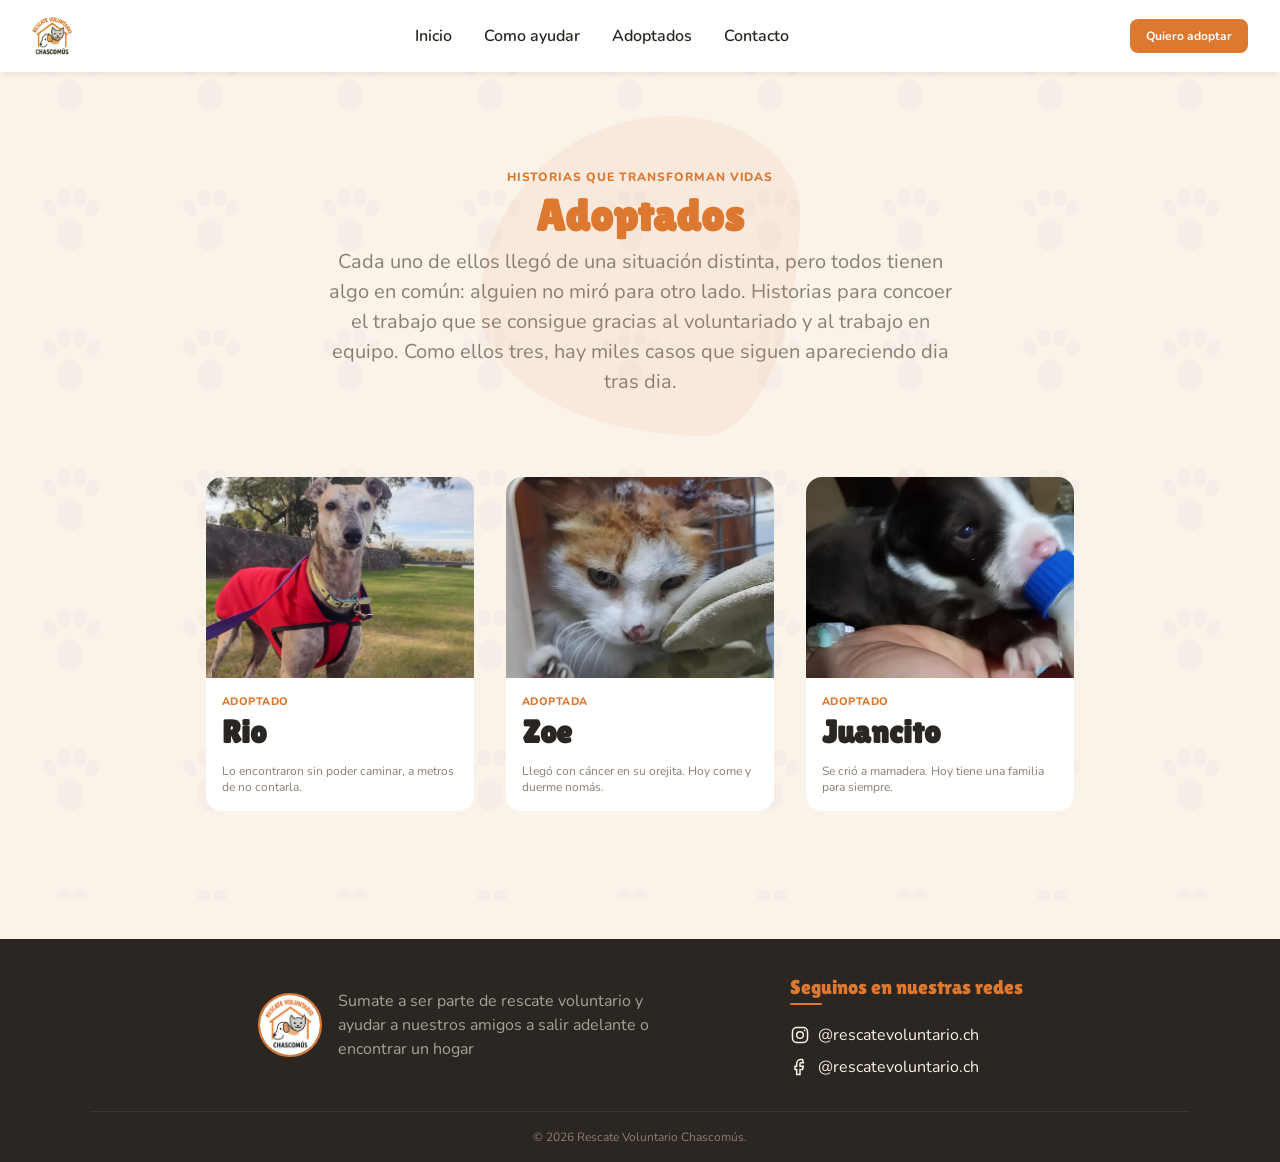
==== historias.html @ 37a2c56e "Add files via upload" ====
<!DOCTYPE html>
<html lang="es">

<head>
    <meta charset="UTF-8">
    <meta name="viewport" content="width=device-width, initial-scale=1.0">
    <link rel="stylesheet" href="style.css">
    <title>Historias | Rescate Voluntario Chascomús</title>
</head>

<body>

    <header class="header">
        <a href="index.html" class="logo">
            <img src="img/logo2.jpg" alt="Logo Rescate Voluntario Chascomús">
        </a>

        <button class="btn-hamburguesa" aria-label="Abrir menú de navegación" aria-expanded="false"
            aria-controls="nav-principal">
            <span></span>
            <span></span>
            <span></span>
        </button>

        <nav class="nav-principal" id="nav-principal">
            <ul>
                <li><a href="index.html#inicio">Inicio</a></li>
                <li><a href="ayudar.html">Como ayudar</a></li>
                <li><a href="historias.html">Adoptados</a></li>
                <li><a href="contacto.html">Contacto</a></li>
            </ul>
        </nav>

        <a href="#adopcion" class="btn-accion btn-accion--desktop" data-abrir-modal="adopcion">Quiero adoptar</a>
    </header>

    <main class="pagina-ayudar">

        <section class="ayudar-intro ayudar-intro--compacta">
            <p class="ayudar-intro__eyebrow">Historias que transforman vidas</p>
            <h1 class="ayudar-intro__titulo"><span class="resaltado">Adoptados</span></h1>
            <p class="ayudar-intro__texto">Cada uno de ellos llegó de una situación distinta, pero todos tienen algo en
                común: alguien no miró para otro lado. Historias para concoer el trabajo que se consigue gracias al voluntariado y al trabajo en equipo. Como ellos tres, hay miles casos que siguen apareciendo dia tras dia.  </p>
        </section>

        <section class="historias__grid">

            <button type="button" class="historia-tarjeta" data-abrir-historia="rio">
                <img class="historia-tarjeta__imagen" src="img/RIO/RioPrincipal.webp" alt="Rio hoy, en un parque">
                <div class="historia-tarjeta__cuerpo">
                    <p class="historia-tarjeta__etiqueta historia-tarjeta__etiqueta--adoptado">Adoptado</p>
                    <h2 class="historia-tarjeta__nombre">Rio</h2>
                    <p class="historia-tarjeta__teaser">Lo encontraron sin poder caminar, a metros de no contarla.</p>
                </div>
            </button>


            <button type="button" class="historia-tarjeta" data-abrir-historia="zoe">
                <img class="historia-tarjeta__imagen" src="img/zoe/zoePrincipal.webp"
                    alt="Zoe hoy, en brazos de su familia">
                <div class="historia-tarjeta__cuerpo">
                    <p class="historia-tarjeta__etiqueta historia-tarjeta__etiqueta--adoptado">Adoptada</p>
                    <h2 class="historia-tarjeta__nombre">Zoe</h2>
                    <p class="historia-tarjeta__teaser">Llegó con cáncer en su orejita. Hoy come y duerme nomás.</p>
                </div>
            </button>

            <button type="button" class="historia-tarjeta" data-abrir-historia="juancito">
                <img class="historia-tarjeta__imagen" src="img/juancito/juancitoPrincpal.webp"
                    alt="Juancito hoy, con su familia">
                <div class="historia-tarjeta__cuerpo">
                    <p class="historia-tarjeta__etiqueta historia-tarjeta__etiqueta--adoptado">Adoptado</p>
                    <h2 class="historia-tarjeta__nombre">Juancito</h2>
                    <p class="historia-tarjeta__teaser">Se crió a mamadera. Hoy tiene una familia para siempre.</p>
                </div>
            </button>

        </section>

    </main>

    <script>/*  MENU HAMGURGUESA */
        const btnHamburguesa = document.querySelector('.btn-hamburguesa');
        const navPrincipal = document.querySelector('.nav-principal');

        btnHamburguesa.addEventListener('click', () => {
            const abierto = navPrincipal.classList.toggle('nav-principal--abierto');
            btnHamburguesa.classList.toggle('btn-hamburguesa--activo');
            btnHamburguesa.setAttribute('aria-expanded', abierto);
        });

        document.querySelectorAll('.nav-principal a').forEach(link => {
            link.addEventListener('click', () => {
                navPrincipal.classList.remove('nav-principal--abierto');
                btnHamburguesa.classList.remove('btn-hamburguesa--activo');
                btnHamburguesa.setAttribute('aria-expanded', 'false');
            });
        });
    </script>

    <footer class="footer">
        <div class="footer__contenido">
            <div class="footer__marca">
                <img src="img/logo3.jpg" alt="Logo Rescate Voluntario Chascomús" class="footer__logo">
                <p>Sumate a ser parte de rescate voluntario y ayudar a nuestros amigos a salir adelante o encontrar un
                    hogar</p>
            </div>

            <div class="footer__redes">
                <h3>Seguinos en nuestras redes</h3>
                <a href="https://instagram.com/rescatevoluntario.ch" target="_blank" rel="noopener noreferrer"
                    class="footer__red">
                    <svg viewBox="0 0 24 24" width="20" height="20" fill="none" stroke="currentColor"
                        stroke-width="1.8">
                        <rect x="3" y="3" width="18" height="18" rx="5" />
                        <circle cx="12" cy="12" r="4" />
                        <circle cx="17.5" cy="6.5" r="1" fill="currentColor" stroke="none" />
                    </svg>
                    <span>@rescatevoluntario.ch</span>
                </a>
                <a href="https://facebook.com/rescatevoluntario.ch" target="_blank" rel="noopener noreferrer"
                    class="footer__red">
                    <svg viewBox="0 0 24 24" width="20" height="20" fill="none" stroke="currentColor"
                        stroke-width="1.8">
                        <path d="M15 3h-2a5 5 0 0 0-5 5v3H6v4h2v6h4v-6h3l1-4h-4V8a1 1 0 0 1 1-1h3z" />
                    </svg>
                    <span>@rescatevoluntario.ch</span>
                </a>
            </div>
        </div>

        <div class="footer__legal">
            <p>&copy; 2026 Rescate Voluntario Chascomús.</p>
        </div>
    </footer>

    <!-- ============ MODAL: RIO ============ -->
    <div class="modal-historia" id="modal-historia-rio" aria-hidden="true">
        <div class="modal-historia__fondo"></div>
        <div class="modal-historia__contenido" role="dialog" aria-modal="true" aria-labelledby="historia-rio-titulo">
            <button type="button" class="modal-historia__cerrar" data-cerrar-historia aria-label="Cerrar historia">
                <svg viewBox="0 0 24 24" width="20" height="20">
                    <path d="M6 6l12 12M18 6L6 18" stroke="currentColor" stroke-width="2" stroke-linecap="round" />
                </svg>
            </button>

            <div class="historia-galeria">
                <div class="historia-galeria__etiqueta">
                    <img src="img/RIO/RioAntes.jpeg" alt="Rio cuando lo encontraron, muy débil">
                    <span class="historia-galeria__marca">Cómo llegó</span>
                </div>
                <div class="historia-galeria__etiqueta">
                    <img src="img/RIO/RIO1.webp" alt="Rio hoy, sano en un parque">
                    <span class="historia-galeria__marca">Hoy</span>
                </div>
            </div>

            <div class="historia-modal__cuerpo">
                <p class="historia-modal__etiqueta historia-modal__etiqueta--adoptado">Adoptado</p>
                <h2 class="historia-modal__nombre" id="historia-rio-titulo">Rio</h2>

                <div class="historia-modal__bloque">
                    <h3>Cómo llegó</h3>
                    <p>Lo encontró una de nuestras voluntarias en la esquina de su casa, frente a la farmacia Pozzi, en
                        Chascomús. Chorreaba sangre de las patas y no podía caminar. Si no lo veía ese día, hoy no lo
                        estaríamos contando.</p>
                </div>

                <div class="historia-modal__bloque">
                    <h3>Hoy</h3>
                    <p>Pasó casi un año en tránsito, por varias casas distintas, hasta que lo adoptó la última persona
                        que lo tuvo — hoy vive con ella y su familia en Buenos Aires.</p>
                </div>
            </div>
        </div>
    </div>

    

    <!-- ============ MODAL: ZOE ============ -->
    <div class="modal-historia" id="modal-historia-zoe" aria-hidden="true">
        <div class="modal-historia__fondo"></div>
        <div class="modal-historia__contenido" role="dialog" aria-modal="true" aria-labelledby="historia-zoe-titulo">
            <button type="button" class="modal-historia__cerrar" data-cerrar-historia aria-label="Cerrar historia">
                <svg viewBox="0 0 24 24" width="20" height="20">
                    <path d="M6 6l12 12M18 6L6 18" stroke="currentColor" stroke-width="2" stroke-linecap="round" />
                </svg>
            </button>

            <div class="historia-galeria">
                <div class="historia-galeria__etiqueta">
                    <img src="img/zoe/antes.jpg" alt="Zoe recién rescatada, con su orejita lastimada">
                    <span class="historia-galeria__marca">Cómo llegó</span>
                </div>
                <div class="historia-galeria__etiqueta">
                    <img src="img/zoe/despues2.jpg" alt="Zoe hoy, ya recuperada">
                    <span class="historia-galeria__marca">Hoy</span>
                </div>
            </div>

            <div class="historia-modal__cuerpo">
                <p class="historia-modal__etiqueta historia-modal__etiqueta--adoptado">Adoptada</p>
                <h2 class="historia-modal__nombre" id="historia-zoe-titulo">Zoe</h2>

                <div class="historia-modal__bloque">
                    <h3>Cómo llegó</h3>
                    <p>Zoe es una gatita que llegó con cáncer. Había que operarle la orejita, que estaba completamente
                        podrida.</p>
                </div>

                <div class="historia-modal__bloque">
                    <h3>Hoy</h3>
                    <p>Está súper bien, con la medicación de por vida que necesita. La adoptó Cintia, una compañera de
                        rescate. Come y duerme nomás 🧡</p>
                </div>
            </div>
        </div>
    </div>

    <!-- ============ MODAL: JUANCITO ============ -->
    <div class="modal-historia" id="modal-historia-juancito" aria-hidden="true">
        <div class="modal-historia__fondo"></div>
        <div class="modal-historia__contenido" role="dialog" aria-modal="true"
            aria-labelledby="historia-juancito-titulo">
            <button type="button" class="modal-historia__cerrar" data-cerrar-historia aria-label="Cerrar historia">
                <svg viewBox="0 0 24 24" width="20" height="20">
                    <path d="M6 6l12 12M18 6L6 18" stroke="currentColor" stroke-width="2" stroke-linecap="round" />
                </svg>
            </button>

            <div class="historia-galeria">
                <div class="historia-galeria__etiqueta">
                    <img src="img/juancito/antes.jpeg" alt="Juancito recién nacido, alimentado a mamadera">
                    <span class="historia-galeria__marca">Cómo llegó</span>
                </div>
                <div class="historia-galeria__etiqueta">
                    <img src="img/juancito/despues.png" alt="Juancito hoy, con su familia">
                    <span class="historia-galeria__marca">Hoy</span>
                </div>
            </div>

            <div class="historia-modal__cuerpo">
                <p class="historia-modal__etiqueta historia-modal__etiqueta--adoptado">Adoptado</p>
                <h2 class="historia-modal__nombre" id="historia-juancito-titulo">Juancito</h2>

                <div class="historia-modal__bloque">
                    <h3>Cómo llegó</h3>
                    <p>Juancito fue encontrado junto a su hermanito a pocos dias de nacer. Sandra los recibió en su casa y asumió el
                        compromiso de darles la mamadera para que puedan salir adelante sin la presencia de la mamá. Su hermano no lo logró, pero Juancito salió adelante.</p>
                </div>

                <div class="historia-modal__bloque">
                    <h3>Hoy</h3>
                    <p>Fue dado en adopcion y hoy ya tiene una familia que lo mima.</p>
                </div>

                <!-- Cuando tengas el video, descomentá este bloque y reemplazá la ruta -->
                <!--
      <div class="historia-video">
        <video controls poster="img/historias/juancito-familia.png">
          <source src="img/historias/juancito-video.mp4" type="video/mp4">
        </video>
      </div>
      -->
            </div>
        </div>
    </div>

    <!-- ============ MODAL: ADOPCIÓN (compartido con el resto del sitio) ============ -->
    <div class="modal-adopcion" id="modal-adopcion" aria-hidden="true">
        <div class="modal-adopcion__fondo" data-cerrar-modal></div>
        <div class="modal-adopcion__contenido" role="dialog" aria-modal="true" aria-labelledby="modal-adopcion-titulo">

            <button type="button" class="modal-adopcion__cerrar" data-cerrar-modal aria-label="Cerrar formulario">
                <svg viewBox="0 0 24 24" width="20" height="20">
                    <path d="M6 6l12 12M18 6L6 18" stroke="currentColor" stroke-width="2" stroke-linecap="round" />
                </svg>
            </button>

            <div id="vista-formulario">
                <div class="form-header">
                    <div class="form-header__logo">
                        <img src="img/logo2.jpg" alt="Logo Rescate Voluntario Chascomús">
                    </div>
                    <h2 id="modal-adopcion-titulo">Cuestionario de pre-adopción responsable</h2>
                    <p>Completá tus datos para que podamos conocerte mejor</p>
                </div>

                <div class="form-progreso">
                    <div class="form-dot form-dot--activo" data-dot="0"></div>
                    <div class="form-dot" data-dot="1"></div>
                    <div class="form-dot" data-dot="2"></div>
                </div>

                <form id="formulario" novalidate>

                    <div class="form-paso form-paso--activo" data-paso="0">
                        <h3>Tus datos</h3>

                        <div class="campo">
                            <label for="nombre">Nombre y apellido</label>
                            <input type="text" id="nombre" name="Nombre y apellido" required>
                        </div>

                        <div class="campo">
                            <label for="direccion">Dirección exacta <span class="ayuda">(con referencias y
                                    localidad)</span></label>
                            <input type="text" id="direccion" name="Dirección" required>
                        </div>

                        <div class="campo">
                            <label for="telefono">Teléfono de contacto</label>
                            <input type="tel" id="telefono" name="Teléfono" required>
                        </div>
                    </div>

                    <div class="form-paso" data-paso="1">
                        <h3>Conocé el hogar</h3>

                        <div class="campo">
                            <label for="motivacion">¿Cuál es tu principal motivación para adoptar en este
                                momento?</label>
                            <textarea id="motivacion" name="Motivación" required></textarea>
                        </div>

                        <fieldset class="campo">
                            <legend>¿El lugar tiene patio cerrado y seguro, sin dar directamente a la calle?</legend>
                            <div class="opciones">
                                <label class="opcion-chip"><input type="radio" name="Patio cerrado y seguro" value="Sí"
                                        required><span>Sí</span></label>
                                <label class="opcion-chip"><input type="radio" name="Patio cerrado y seguro"
                                        value="No"><span>No</span></label>
                            </div>
                        </fieldset>

                        <fieldset class="campo">
                            <legend>¿Vivís en casa o departamento?</legend>
                            <div class="opciones">
                                <label class="opcion-chip"><input type="radio" name="Tipo de vivienda" value="Casa"
                                        required><span>Casa</span></label>
                                <label class="opcion-chip"><input type="radio" name="Tipo de vivienda"
                                        value="Departamento"><span>Departamento</span></label>
                            </div>
                        </fieldset>

                        <fieldset class="campo">
                            <legend>¿Es propiedad propia o alquilada?</legend>
                            <div class="opciones">
                                <label class="opcion-chip"><input type="radio" name="Propiedad" value="Propia"
                                        required><span>Propia</span></label>
                                <label class="opcion-chip"><input type="radio" name="Propiedad"
                                        value="Alquilada"><span>Alquilada</span></label>
                            </div>
                        </fieldset>

                        <fieldset class="campo">
                            <legend>¿Tenés más animales en el hogar?</legend>
                            <div class="opciones">
                                <label class="opcion-chip"><input type="radio" name="Más animales en el hogar"
                                        value="Sí" required><span>Sí</span></label>
                                <label class="opcion-chip"><input type="radio" name="Más animales en el hogar"
                                        value="No"><span>No</span></label>
                            </div>
                            <div class="subcampo" id="detalle-animales">
                                <input type="text" name="Cantidad y estado de los animales"
                                    placeholder="¿Cuántos, y están castrados y vacunados?">
                            </div>
                        </fieldset>

                        <fieldset class="campo">
                            <legend>¿Hubo algún animal enfermo en el hogar?</legend>
                            <div class="opciones">
                                <label class="opcion-chip"><input type="radio" name="Animal enfermo previamente"
                                        value="Sí" required><span>Sí</span></label>
                                <label class="opcion-chip"><input type="radio" name="Animal enfermo previamente"
                                        value="No"><span>No</span></label>
                            </div>
                            <div class="subcampo" id="detalle-enfermo">
                                <input type="text" name="Hace cuánto" placeholder="¿Hace cuánto?">
                            </div>
                        </fieldset>

                        <div class="campo">
                            <label for="quien-vive">¿Con quién vivirá el animal? ¿Pasará mayormente acompañado?</label>
                            <input type="text" id="quien-vive" name="Con quién vivirá" required>
                        </div>

                        <div class="campo">
                            <label for="quien-viaje">¿Con quién quedará en caso de viaje u otro motivo
                                particular?</label>
                            <input type="text" id="quien-viaje" name="Con quién queda en viajes" required>
                        </div>
                    </div>

                    <div class="form-paso" data-paso="2">
                        <h3>Compromisos y cuidado especial</h3>
                        <p style="color:var(--color-texto-suave); margin-top:calc(var(--espacio-xs) * -1);">En caso de
                            adoptar un
                            cachorro, te comprometés a:</p>

                        <label class="compromiso">
                            <input type="checkbox" name="compromiso" required>
                            <p>Realizar el plan sanitario completo (vacunas y desparasitación).</p>
                        </label>

                        <label class="compromiso">
                            <input type="checkbox" name="compromiso" required>
                            <p>Castrarlo a los 6 meses de vida, obligatoriamente.</p>
                        </label>

                        <label class="compromiso">
                            <input type="checkbox" name="compromiso" required>
                            <p>Permitir un seguimiento periódico por parte de la organización.</p>
                        </label>
                    </div>

                    <p class="form-error" id="form-error" role="alert"></p>

                    <div class="form-botones">
                        <button type="button" class="btn-volver" id="btn-volver">Atrás</button>
                        <button type="button" class="btn-siguiente" id="btn-siguiente">Siguiente</button>
                        <button type="submit" class="btn-enviar" id="btn-enviar" style="display:none;"
                            disabled>Enviar</button>
                    </div>
                </form>
            </div>

            <div class="form-confirmacion" id="vista-confirmacion">
                <div class="confirmacion-icono">
                    <svg viewBox="0 0 24 24">
                        <circle cx="7" cy="8" r="2.6" />
                        <circle cx="12" cy="5.5" r="2.6" />
                        <circle cx="17" cy="8" r="2.6" />
                        <path
                            d="M12 13c-3.3 0-6.5 1.9-6.5 4.4C5.5 19.4 7.6 20 12 20s6.5-.6 6.5-2.6C18.5 14.9 15.3 13 12 13Z" />
                    </svg>
                </div>
                <h3>Formulario completado</h3>
                <p>Gracias por enviar el formulario. Pronto nos estaremos comunicando con vos.</p>
                <button type="button" class="btn-accion" id="btn-volver-inicio">Volver al inicio</button>
            </div>

        </div>
    </div>

    <script src="formulario.js"></script>
    <script src="historias.js"></script>

</body>

</html>
---- style.css ----
/* ============================================
   IMPORTS
   ============================================ */

@import url('https://fonts.googleapis.com/css2?family=Lilita+One&family=Nunito:wght@400;600;700;800&display=swap');

/* ============================================
   VARIABLES DE DISEÑO 
   ============================================ */
:root {
  /* --- Colores --- */
  --color-accion: #DD7831;
  --color-apoyo: #A8A296;
  --color-fondo: #FAF3EA;
  --color-texto: #2B2622;
  --color-texto-suave: #8A7F73;
  --color-superficie: #FFFFFF;
  --color-superficie: #FFFFFF;

  /* --- Tipografía: familias --- */
  --fuente-titulos: 'Lilita One', cursive;
  --fuente-texto: 'Nunito', sans-serif;

  /* --- Tipografía: tamaños --- */
  --texto-pequeno: 0.75rem;
  --texto-base: 1rem;
  --texto-grande: 1.25rem;
  --texto-display: 2rem;

  /* --- Espaciado --- */
  --espacio-xs: 0.25rem;
  --espacio-sm: 0.5rem;
  --espacio-md: 1rem;
  --espacio-lg: 2rem;
}

/* ============================================
   RESET BÁSICO
   ============================================ */
*,
*::before,
*::after {
  margin: 0;
  padding: 0;
  box-sizing: border-box;
}

html {
  scroll-behavior: smooth;
}

html,
body {
  overflow-x: hidden;
  width: 100%;
  max-width: 100%;
}



body {
  display: grid;
  grid-template-columns: repeat(12, 1fr);
  grid-template-rows: auto 1fr auto;
  /* header / main / footer */
  min-height: 100vh;
  gap: var(--espacio-lg);
  font-family: var(--fuente-texto);
  font-size: var(--texto-base);
  color: var(--color-texto);
  background-color: var(--color-fondo);
  line-height: 1.5;




  background-color: var(--color-fondo);
  background-image: url("data:image/svg+xml,%3Csvg xmlns='http://www.w3.org/2000/svg' width='140' height='140'%3E%3Cg fill='%238A7F73' fill-opacity='0.04'%3E%3Cellipse cx='70' cy='95' rx='13' ry='16'/%3E%3Cellipse cx='50' cy='68' rx='6.5' ry='9' transform='rotate(-18 50 68)'/%3E%3Cellipse cx='64' cy='58' rx='6.5' ry='9' transform='rotate(-6 64 58)'/%3E%3Cellipse cx='80' cy='58' rx='6.5' ry='9' transform='rotate(6 80 58)'/%3E%3Cellipse cx='93' cy='68' rx='6.5' ry='9' transform='rotate(18 93 68)'/%3E%3C/g%3E%3C/svg%3E");
  background-attachment: fixed;


}



h1,
h2,
h3,
h4,
h5,
h6 {
  font-family: var(--fuente-titulos);
  line-height: 1.2;
}

img {
  max-width: 100%;
  display: block;
}

a {
  color: inherit;
  text-decoration: none;
}

ul {
  list-style: none;
}

button {
  font-family: inherit;
  cursor: pointer;
}


/* ============================================
   HEADER
 ============================================ */

.header {
  grid-column: 1 / -1;
  display: flex;
  align-items: center;
  justify-content: space-between;
  padding: var(--espacio-md) var(--espacio-lg);
  background-color: var(--color-superficie);
  box-shadow: 0 4px 6px -1px rgba(0, 0, 0, 0.05), 0 2px 4px -1px rgba(0, 0, 0, 0.03);
  position: sticky;
  top: 0;
  z-index: 1000;
}

.logo img {
  height: 40px;
}

.nav-principal ul {
  display: flex;
  gap: var(--espacio-lg);
}

.nav-principal a {
  font-weight: 600;
  color: var(--color-texto);
  transition: color 0.2s ease;
}

.nav-principal a:hover,
.nav-principal a:focus-visible {
  color: var(--color-accion);
}

.btn-accion {
  background-color: var(--color-accion);
  color: var(--color-superficie);
  padding: var(--espacio-sm) var(--espacio-md);
  border-radius: 8px;
  font-weight: 700;
  font-size: var(--texto-pequeno);
}

.btn-accion:hover {
  filter: brightness(0.9);
}

/* MENU HAMGURGUESA */
.btn-hamburguesa {
  display: none;
  flex-direction: column;
  justify-content: center;
  gap: 5px;
  width: 32px;
  height: 32px;
  background: none;
  border: none;
  padding: 0;
}

.btn-hamburguesa span {
  display: block;
  width: 100%;
  height: 3px;
  background-color: var(--color-texto);
  border-radius: 2px;
  transition: transform 0.3s ease, opacity 0.3s ease;
}

.btn-hamburguesa--activo span:nth-child(1) {
  transform: translateY(8px) rotate(45deg);
}

.btn-hamburguesa--activo span:nth-child(2) {
  opacity: 0;
}

.btn-hamburguesa--activo span:nth-child(3) {
  transform: translateY(-8px) rotate(-45deg);
}


/* ============================================
   RESPONSIVE
   ============================================ */

@media (max-width: 1024px) {

  .btn-hamburguesa {
    display: flex;
  }

  .nav-principal {
    position: absolute;
    top: 100%;
    left: 0;
    right: 0;
    width: 100%;
    max-height: 80vh;
    overflow-y: auto;
    background-color: var(--color-superficie);
    box-shadow: 0 12px 24px rgba(0, 0, 0, 0.12);
    padding: var(--espacio-lg);
    transform: translateY(-12px);
    opacity: 0;
    pointer-events: none;
    transition: transform 0.25s ease, opacity 0.25s ease;
    z-index: 999;
  }

  .nav-principal--abierto {
    transform: translateY(0);
    opacity: 1;
    pointer-events: auto;
  }

  .nav-principal ul {
    flex-direction: column;
    gap: var(--espacio-md);
    margin-top: 0;
  }

  .btn-accion--desktop {
    display: none;
  }

  .formulario-contacto {
    grid-column: 1 / -1;
  }
}

@media (max-width: 768px) {

  :root {
    --texto-display: 1.5rem;
    --texto-grande: 1.1rem;
  }

  .header {
    padding: var(--espacio-sm) var(--espacio-md);
  }

  main {
    gap: var(--espacio-md);
    padding-inline: var(--espacio-md);
  }

  .seccion-ayudar {
    grid-template-columns: 1fr;
  }

  .item-historia {
    flex: 0 0 240px;
  }

  .carrusel-flecha {
    display: none;
  }

  .carrusel-wrapper {
    gap: 0;
  }
}


/* ============================================
   MAIN
 ============================================ */

/* ============================================
   GRID
   ============================================ */

body {
  display: grid;
  grid-template-columns: repeat(12, 1fr);
  gap: var(--espacio-lg);
}

.header,
main,
.footer {
  grid-column: 1 / -1;
}

main {
  display: grid;
  grid-template-columns: repeat(12, 1fr);
  gap: var(--espacio-lg);
  padding-inline: var(--espacio-lg);
  max-width: 1400px;
  margin-inline: auto;
  min-height: 100%;
  /* antes: height: 100% */
}


.hero,
.seccion-ayudar,
.seccion-adoptados {
  grid-column: 1 / -1;
}

.formulario-contacto {
  grid-column: 4 / 10;
}

/* ============================================
   HERO
   ============================================ */


.visualmente-oculto {
  position: absolute;
  width: 1px;
  height: 1px;
  padding: 0;
  margin: -1px;
  overflow: hidden;
  clip: rect(0, 0, 0, 0);
  white-space: nowrap;
  border: 0;
}


.hero {
  display: grid;
  grid-template-columns: minmax(0, 5fr) minmax(0, 7fr);
  align-items: center;
  gap: var(--espacio-lg);
  min-height: 100%;
  /* antes: height: 100% */
  padding: var(--espacio-lg) 0;

}

.hero__contenido {
  display: flex;
  flex-direction: column;
  gap: var(--espacio-lg);
  min-width: 0;
}




.hero__slides {
  position: relative;
  display: grid;
  min-width: 0;
}

.hero__slide {
  grid-area: 1 / 1;
  display: flex;
  flex-direction: column;
  align-items: flex-start;
  gap: var(--espacio-md);
  opacity: 0;
  pointer-events: none;
  transform: translateY(10px);
  transition: opacity .6s ease, transform .6s ease;
  min-width: 0;
}

.hero__slide--activa {
  opacity: 1;
  pointer-events: auto;
  transform: translateY(0);
}

.hero__eyebrow {
  font-weight: 800;
  font-size: var(--texto-pequeno);
  letter-spacing: 0.08em;
  text-transform: uppercase;
  color: var(--color-accion);
}

.hero__titulo {
  font-size: 2.75rem;
  color: var(--color-texto);
}

.hero__texto {
  color: var(--color-texto-suave);
  font-size: var(--texto-grande);
  max-width: 42ch;
}

/* --- Controles (dots + pausa) --- */
.hero__controles {
  display: flex;
  align-items: center;
  justify-content: space-between;
  gap: var(--espacio-lg);
  margin-top: var(--espacio-sm);
  padding-top: var(--espacio-sm);
  border-top: 1px solid rgba(138, 127, 115, 0.2);
}

.hero__dots {
  display: flex;
  align-items: center;
  gap: var(--espacio-sm);
}

.hero__dot {
  width: 10px;
  height: 10px;
  border-radius: 50%;
  border: none;
  background-color: var(--color-apoyo);
  padding: 0;
  transition: background-color .3s ease, width .3s ease, border-radius .3s ease;
}

.hero__dot--activo {
  background-color: var(--color-accion);
  width: 26px;
  border-radius: 5px;
}

.hero__pausa {
  width: 36px;
  height: 36px;
  border-radius: 50%;
  border: 2px solid var(--color-apoyo);
  background: transparent;
  color: var(--color-texto-suave);
  font-size: 0.7rem;
  display: flex;
  align-items: center;
  justify-content: center;
  transition: border-color .2s ease, color .2s ease;
}

.hero__pausa:hover,
.hero__pausa:focus-visible {
  border-color: var(--color-accion);
  color: var(--color-accion);
}

.hero__visual {
  position: relative;
  aspect-ratio: 4 / 3;
  border-radius: 32px;
  overflow: hidden;
  background: linear-gradient(155deg, var(--color-accion), #F3A868);
  isolation: isolate;
}

.hero__imagenes {
  position: absolute;
  inset: 0;
}

.hero__imagen {
  position: absolute;
  inset: 0;
  width: 100%;
  height: 100%;
  object-fit: cover;
  opacity: 0;
  transition: opacity .9s ease;
}

.hero__imagen--activa {
  opacity: 1;
}

.hero__visual::after {
  content: "";
  position: absolute;
  inset: 0;
  background: linear-gradient(to top, rgba(43, 38, 34, 0.6), transparent 48%);
  z-index: 1;
  pointer-events: none;
}

.hero__chip {
  position: absolute;
  left: var(--espacio-md);
  bottom: var(--espacio-md);
  z-index: 2;
  display: flex;
  align-items: center;
  gap: var(--espacio-xs);
  background-color: var(--color-superficie);
  color: var(--color-texto);
  padding: var(--espacio-sm) var(--espacio-md);
  border-radius: 999px;
  font-weight: 800;
  font-size: var(--texto-pequeno);
  box-shadow: 0 4px 10px rgba(0, 0, 0, 0.18);
}

.hero__chip svg {
  width: 16px;
  height: 16px;
  fill: var(--color-accion);
  flex-shrink: 0;
}





@keyframes huella-paso {

  0%,
  100% {
    opacity: 0;
    transform: scale(0.5);
  }

  8%,
  55% {
    opacity: 1;
    transform: scale(1);
  }

  72% {
    opacity: 0;
    transform: scale(1.08);
  }
}

@media (prefers-reduced-motion: reduce) {
  .huella svg {
    animation: none;
    opacity: 0.9;
  }

  .hero__slide,
  .hero__imagen {
    transition: none;
  }
}

@media (max-width: 1024px) {
  .hero {
    grid-template-columns: minmax(0, 1fr);
  }

  .hero__visual {
    order: -1;
    aspect-ratio: 16 / 11;
  }

  .hero__slides {
    min-height: 260px;
  }

  main {
    grid-template-columns: 1fr;
  }
}

@media (max-width: 768px) {
  .hero__titulo {
    font-size: 2rem;
  }

  .hero__texto {
    font-size: var(--texto-base);
  }

  .hero__slides {
    min-height: 230px;
  }

}



/* ============================================
   AYUDAR: ADOPCION, TRANSITO Y DONACIONES
   ============================================ */


.ayudar-intro__titulo {
  position: relative;
  z-index: 1;
}

.ayudar-intro__titulo .resaltado {
  color: var(--color-accion);
}

.ayudar-intro {
  position: relative;
  padding-top: var(--espacio-lg);
  overflow: visible;
  padding-bottom: var(--espacio-lg);
}


.ayudar-intro--compacta::before {
  width: 200px;
  height: 200px;
  top: 10px;
}



.ayudar-intro::before {
  content: "";
  position: absolute;
  top: -20px;
  left: 50%;
  transform: translateX(-50%);
  width: 320px;
  height: 320px;
  background: var(--color-accion);
  opacity: 0.08;
  border-radius: 60% 40% 30% 70% / 60% 30% 70% 40%;
  z-index: 0;
  pointer-events: none; /* ← agregá esta línea */
}
.seccion-ayudar {
  padding: var(--espacio-lg) 0;
  display: grid;
  grid-template-columns: repeat(auto-fit, minmax(280px, 1fr));
  gap: var(--espacio-lg);
}

.seccion-ayudar h2 {
  grid-column: 1 / -1;
  /* el título ocupa todo el ancho, arriba de las tarjetas */
  font-size: var(--texto-display);
  margin-bottom: var(--espacio-md);
}

.tarjeta {
  background-color: var(--color-superficie);
  border-radius: 12px;
  padding: var(--espacio-lg);
  display: flex;
  flex-direction: column;
  gap: var(--espacio-sm);
}

.tarjeta h3 {
  font-size: var(--texto-grande);
  color: var(--color-accion);
}

.btn-secundario {
  align-self: flex-start;
  margin-top: auto;
  color: var(--color-apoyo);
  font-weight: 600;
  border: 2px solid var(--color-apoyo);
  padding: var(--espacio-xs) var(--espacio-md);
  border-radius: 8px;
}

.btn-secundario:hover {
  background-color: var(--color-apoyo);
  color: var(--color-superficie);
}



/* ============================================
   FORMULARIO DE CONTACTO
   ============================================ */

.formulario-contacto {
  padding: var(--espacio-lg) 0;
}

.formulario-contacto h2 {
  font-size: var(--texto-display);
  text-align: center;
  margin-bottom: var(--espacio-xs);
}

.formulario-contacto>p {
  text-align: center;
  color: var(--color-texto-suave);
  margin-bottom: var(--espacio-lg);
}

.form-contacto {
  display: flex;
  flex-direction: column;
  gap: var(--espacio-md);
}

.campo-texto {
  display: flex;
  flex-direction: column;
  gap: var(--espacio-xs);
}

.campo-texto label {
  font-weight: 600;
  font-size: var(--texto-pequeno);
  color: var(--color-texto);
}

.campo-texto input,
.campo-texto select,
.campo-texto textarea {
  font-family: var(--fuente-texto);
  font-size: var(--texto-base);
  color: var(--color-texto);
  background-color: var(--color-superficie);
  border: 2px solid var(--color-apoyo);
  border-radius: 8px;
  padding: var(--espacio-sm) var(--espacio-md);
}

.campo-texto textarea {
  resize: vertical;
  /* deja crecer verticalmente, no horizontalmente */
  min-height: 100px;
}

.campo-texto input:focus,
.campo-texto select:focus,
.campo-texto textarea:focus {
  outline: none;
  border-color: var(--color-accion);
}

.form-contacto .btn-accion {
  align-self: center;
  border: none;
  margin-top: var(--espacio-sm);
}

.contacto__redes {
  display: flex;
  justify-content: center;
  gap: var(--espacio-md);
  flex-wrap: wrap;
  margin-bottom: var(--espacio-lg);
}

.contacto__red {
  display: flex;
  align-items: center;
  gap: var(--espacio-xs);
  color: var(--color-texto);
  font-weight: 600;
  font-size: var(--texto-pequeno);
  border: 2px solid var(--color-apoyo);
  padding: var(--espacio-xs) var(--espacio-md);
  border-radius: 999px;
  transition: border-color .2s ease, color .2s ease;
}

.contacto__red svg {
  flex-shrink: 0;
}

.contacto__red:hover {
  border-color: var(--color-accion);
  color: var(--color-accion);
}

.contacto__confirmacion {
  display: none;
  text-align: center;
  padding: var(--espacio-lg) 0;
  color: var(--color-texto-suave);
  animation: aparecer .5s ease;
}

.contacto__confirmacion--visible {
  display: block;
}


/* ============================================
   FOOTER
   ============================================ */

.footer {
  background: var(--color-texto);
  color: var(--color-fondo);
  padding: var(--espacio-lg) var(--espacio-md) var(--espacio-md);
  font-family: var(--fuente-texto);
}

.footer__contenido {
  max-width: 1100px;
  margin: 0 auto;
  display: flex;
  flex-wrap: wrap;
  justify-content: center;
  gap: 7rem;
}

.footer__marca {
  display: flex;
  align-items: flex-start;
  align-items: center;
  gap: var(--espacio-md);
  max-width: 420px;
}

.footer__logo {
  width: 64px;
  height: 64px;
  border-radius: 50%;
  object-fit: cover;
  border: 2px solid var(--color-accion);
  flex-shrink: 0;
}

.footer__marca p {
  font-size: var(--texto-base);
  line-height: 1.5;
  color: var(--color-apoyo);
  margin: 0;
}

.footer__redes h3 {
  font-family: var(--fuente-titulos);
  color: var(--color-accion);
  font-size: var(--texto-grande);
  font-weight: normal;
  margin: 0 0 var(--espacio-md);
  position: relative;
  display: inline-block;
}

.footer__redes h3::after {
  content: "";
  position: absolute;
  left: 0;
  bottom: -6px;
  width: 32px;
  height: 2px;
  background: var(--color-accion);
  border-radius: 2px;
}

.footer__redes {
  display: flex;
  flex-direction: column;
  gap: var(--espacio-sm);
  margin-top: var(--espacio-xs);
}

.footer__red {
  display: flex;
  align-items: center;
  gap: var(--espacio-sm);
  color: var(--color-fondo);
  text-decoration: none;
  font-size: var(--texto-base);
  transition: color 0.2s ease;
}

.footer__red:hover {
  color: var(--color-accion);
}

.footer__red svg {
  flex-shrink: 0;
}

.footer__legal {
  max-width: 1100px;
  margin: var(--espacio-lg) auto 0;
  padding-top: var(--espacio-md);
  border-top: 1px solid rgba(255, 255, 255, 0.08);
  text-align: center;
}

.footer__legal p {
  margin: 0;
  font-size: var(--texto-pequeno);
  color: var(--color-texto-suave);
}

@media (max-width: 640px) {
  .footer__contenido {
    flex-direction: column;
    gap: var(--espacio-lg);
    align-items: center;
  }

  .footer__marca {
    flex-direction: column;
    align-items: center;
    text-align: center;
  }

  .footer__redes {
    align-items: center;
    text-align: center;
  }

  .footer__redes h3::after {
    left: 50%;
    transform: translateX(-50%);
  }

  .footer__legal {
    text-align: center;
  }
}

/* ============================================
   MODAL DE ADOPCIÓN (formulario de pre-adopción)
   ============================================ */

.modal-adopcion {
  position: fixed;
  inset: 0;
  z-index: 2000;
  display: none;
  align-items: center;
  justify-content: center;
  padding: var(--espacio-md);
}

.modal-adopcion--visible {
  display: flex;
}

.modal-adopcion__fondo {
  position: absolute;
  inset: 0;
  background: rgba(43, 38, 34, 0.55);
}

.modal-adopcion__contenido {
  position: relative;
  background: var(--color-superficie);
  border-radius: 20px;
  padding: var(--espacio-lg);
  max-width: 640px;
  width: 100%;
  max-height: 90vh;
  overflow-y: auto;
  box-shadow: 0 20px 50px rgba(0, 0, 0, 0.25);
  animation: modal-aparecer .3s ease;
}

@keyframes modal-aparecer {
  from {
    opacity: 0;
    transform: translateY(12px) scale(0.98);
  }

  to {
    opacity: 1;
    transform: translateY(0) scale(1);
  }
}

.modal-adopcion__cerrar {
  position: absolute;
  top: var(--espacio-md);
  right: var(--espacio-md);
  width: 32px;
  height: 32px;
  border-radius: 50%;
  border: none;
  background: var(--color-fondo);
  color: var(--color-texto-suave);
  display: flex;
  align-items: center;
  justify-content: center;
  transition: background-color .2s ease, color .2s ease;
}

.modal-adopcion__cerrar:hover {
  background-color: var(--color-accion);
  color: var(--color-superficie);
}

@media (prefers-reduced-motion: reduce) {
  .modal-adopcion__contenido {
    animation: none;
  }
}

/* --- Formulario: header --- */

.form-header {
  text-align: center;
  margin-bottom: var(--espacio-lg);
}

.form-header__logo {
  width: 100px;
  height: 100px;
  margin: 0 auto var(--espacio-sm);
}

.form-header__logo img {
  width: 100%;
  height: 100%;
  object-fit: contain;
}

.form-header h1 {
  font-size: 1.6rem;
  color: var(--color-texto);
}

.form-header p {
  color: var(--color-texto-suave);
  font-size: var(--texto-base);
  margin-top: var(--espacio-xs);
}

/* --- Formulario: progreso --- */

.form-progreso {
  display: flex;
  align-items: center;
  justify-content: center;
  gap: var(--espacio-sm);
  margin-bottom: var(--espacio-lg);
}

.form-dot {
  width: 10px;
  height: 10px;
  border-radius: 50%;
  background-color: var(--color-apoyo);
  transition: background-color .3s ease, width .3s ease, border-radius .3s ease;
}

.form-dot--activo {
  background-color: var(--color-accion);
  width: 26px;
  border-radius: 5px;
}

.form-dot--hecho {
  background-color: var(--color-accion);
  opacity: 0.5;
}

/* --- Formulario: pasos --- */

.form-paso {
  display: none;
  flex-direction: column;
  gap: var(--espacio-md);
  animation: aparecer .4s ease;
}

.form-paso--activo {
  display: flex;
}

@keyframes aparecer {
  from {
    opacity: 0;
    transform: translateY(8px);
  }

  to {
    opacity: 1;
    transform: translateY(0);
  }
}

.form-paso h2 {
  font-size: var(--texto-grande);
  color: var(--color-accion);
  margin-bottom: var(--espacio-xs);
}

.campo {
  display: flex;
  flex-direction: column;
  gap: var(--espacio-xs);
}

.campo label {
  font-weight: 700;
  font-size: var(--texto-pequeno);
  color: var(--color-texto);
}

.campo .ayuda {
  font-weight: 400;
  color: var(--color-texto-suave);
  font-size: var(--texto-pequeno);
}

.campo input[type="text"],
.campo input[type="tel"],
.campo textarea {
  font-family: var(--fuente-texto);
  font-size: var(--texto-base);
  color: var(--color-texto);
  background-color: var(--color-fondo);
  border: 2px solid var(--color-apoyo);
  border-radius: 10px;
  padding: var(--espacio-sm) var(--espacio-md);
  transition: border-color .2s ease;
}

.campo input:focus,
.campo textarea:focus {
  outline: none;
  border-color: var(--color-accion);
}

.campo textarea {
  resize: vertical;
  min-height: 70px;
}

.opciones {
  display: flex;
  gap: var(--espacio-sm);
  flex-wrap: wrap;
}

.opcion-chip {
  position: relative;
}

.opcion-chip input {
  position: absolute;
  opacity: 0;
  inset: 0;
  cursor: pointer;
}

.opcion-chip span {
  display: inline-block;
  padding: var(--espacio-sm) var(--espacio-md);
  border-radius: 999px;
  border: 2px solid var(--color-apoyo);
  color: var(--color-texto-suave);
  font-weight: 700;
  font-size: var(--texto-pequeno);
  transition: all .2s ease;
}

.opcion-chip input:checked+span {
  background-color: var(--color-accion);
  border-color: var(--color-accion);
  color: var(--color-superficie);
}

.opcion-chip input:focus-visible+span {
  box-shadow: 0 0 0 3px rgba(221, 120, 49, 0.3);
}

.subcampo {
  display: none;
  padding-left: var(--espacio-md);
  border-left: 3px solid var(--color-apoyo);
}

.subcampo--visible {
  display: flex;
  flex-direction: column;
  gap: var(--espacio-sm);
}

.compromiso {
  display: flex;
  align-items: flex-start;
  gap: var(--espacio-sm);
  background-color: var(--color-fondo);
  border-radius: 12px;
  padding: var(--espacio-md);
}

.compromiso input {
  margin-top: 4px;
  accent-color: var(--color-accion);
  width: 18px;
  height: 18px;
  flex-shrink: 0;
}

.compromiso p {
  margin: 0;
  color: var(--color-texto);
  font-size: var(--texto-base);
}

.form-error {
  color: #B3401F;
  font-size: var(--texto-pequeno);
  font-weight: 700;
  min-height: 1.2em;
}

.form-botones {
  display: flex;
  justify-content: space-between;
  align-items: center;
  margin-top: var(--espacio-md);
}

.btn-volver {
  color: var(--color-texto-suave);
  font-weight: 700;
  background: none;
  border: none;
  padding: var(--espacio-sm) var(--espacio-md);
  visibility: hidden;
}

.btn-volver--visible {
  visibility: visible;
}

.btn-siguiente,
.btn-enviar {
  background-color: var(--color-accion);
  color: var(--color-superficie);
  border: none;
  padding: var(--espacio-sm) var(--espacio-lg);
  border-radius: 8px;
  font-weight: 700;
  font-size: var(--texto-base);
  transition: filter .2s ease, transform .2s ease;
}

.btn-siguiente:hover,
.btn-enviar:hover:not(:disabled) {
  filter: brightness(0.92);
  transform: translateY(-1px);
}

.btn-enviar:disabled {
  background-color: var(--color-apoyo);
  cursor: not-allowed;
}

/* --- Formulario: confirmación --- */

.form-confirmacion {
  display: none;
  text-align: center;
  padding: var(--espacio-lg) 0;
  flex-direction: column;
  align-items: center;
  gap: var(--espacio-sm);
  animation: aparecer .5s ease;
}

.form-confirmacion--visible {
  display: flex;
}

.confirmacion-icono {
  width: 64px;
  height: 64px;
  border-radius: 50%;
  background-color: var(--color-fondo);
  display: flex;
  align-items: center;
  justify-content: center;
  margin-bottom: var(--espacio-sm);
}

.confirmacion-icono svg {
  width: 32px;
  height: 32px;
  fill: var(--color-accion);
}

.form-confirmacion h2 {
  font-size: 1.6rem;
  color: var(--color-texto);
}

.form-confirmacion p {
  color: var(--color-texto-suave);
  max-width: 40ch;
}

.form-confirmacion .btn-accion {
  margin-top: var(--espacio-sm);
}

@media (max-width: 600px) {
  .modal-adopcion__contenido {
    padding: var(--espacio-md);
    border-radius: 14px;
  }

  .form-header h1 {
    font-size: 1.3rem;
  }
}

/* ============================================
   PÁGINA: QUIERO AYUDAR
   ============================================ */

.pagina-ayudar {
  display: block;
  max-width: 900px;
  margin: 0 auto;
  padding: var(--espacio-lg) var(--espacio-md) calc(var(--espacio-lg) * 2);
}

.pagina-ayudar section {
  padding: var(--espacio-lg) 0;
}

.pagina-ayudar h2 {
  font-size: var(--texto-display);
  color: var(--color-texto);
  margin-bottom: var(--espacio-sm);
}

/* --- Intro --- */

.ayudar-intro {
  text-align: center;
  padding-top: var(--espacio-md);
}

.ayudar-intro__eyebrow {
  font-weight: 800;
  font-size: var(--texto-pequeno);
  letter-spacing: 0.08em;
  text-transform: uppercase;
  color: var(--color-accion);
}

.ayudar-intro__titulo {
  font-size: 2.75rem;
  color: var(--color-texto);
  margin: var(--espacio-xs) 0;
}

.ayudar-intro__texto {
  color: var(--color-texto-suave);
  font-size: var(--texto-grande);
  max-width: 52ch;
  margin: 0 auto var(--espacio-md);
}

.ayudar-intro__enlaces {
  display: flex;
  justify-content: center;
  gap: var(--espacio-sm);
  flex-wrap: wrap;
}

.ayudar-intro__enlaces a {
  border: 2px solid var(--color-apoyo);
  color: var(--color-texto);
  font-weight: 700;
  font-size: var(--texto-pequeno);
  padding: var(--espacio-xs) var(--espacio-md);
  border-radius: 999px;
  transition: border-color .2s ease, color .2s ease;
}

.ayudar-intro__enlaces a:hover {
  border-color: var(--color-accion);
  color: var(--color-accion);
}

/* --- Proceso (pasos de tránsito) --- */

.proceso__intro {
  color: var(--color-texto-suave);
  max-width: 60ch;
  margin-bottom: var(--espacio-lg);
}

.proceso__pasos {
  display: flex;
  flex-direction: column;
  gap: var(--espacio-lg);
  position: relative;
}

.proceso__pasos::before {
  content: "";
  position: absolute;
  left: 19px;
  top: 8px;
  bottom: 8px;
  width: 2px;
  background: var(--color-apoyo);
  opacity: 0.3;
}

.proceso__pasos::before {
  content: none;
}

.proceso__paso:not(:last-child)::after {
  content: "";
  position: absolute;
  left: 19px;
  top: 40px;
  width: 2px;
  height: calc(100% - 40px + var(--espacio-lg));
  background: var(--color-apoyo);
  opacity: 0.3;
}

.proceso__pasos-caja {
  background-color: var(--color-superficie);
  border-radius: 16px;
  padding: var(--espacio-lg);
}

.proceso__paso {
  display: flex;
  gap: var(--espacio-md);
  position: relative;
}

.proceso__numero {
  flex-shrink: 0;
  width: 40px;
  height: 40px;
  border-radius: 50%;
  background-color: var(--color-accion);
  color: var(--color-superficie);
  font-family: var(--fuente-titulos);
  font-size: var(--texto-grande);
  display: flex;
  align-items: center;
  justify-content: center;
  z-index: 1;
}

.proceso__paso h3 {
  font-size: var(--texto-grande);
  color: var(--color-texto);
  margin-bottom: 4px;
}

.proceso__paso p {
  color: var(--color-texto-suave);
}

.proceso__cta {
  margin-top: var(--espacio-lg);
  text-align: center;
}

/* --- Proceso: requisitos y honestidad --- */

.proceso__requisitos {
  background-color: var(--color-superficie);
  border-radius: 16px;
  padding: var(--espacio-lg);
  margin-top: var(--espacio-lg);
}

.proceso__requisitos h3 {
  font-size: var(--texto-grande);
  color: var(--color-accion);
  margin-bottom: var(--espacio-md);
}

.proceso__lista-requisitos {
  list-style: none;
  display: flex;
  flex-direction: column;
  gap: var(--espacio-md);
}


.proceso__lista-requisitos li {
  color: var(--color-texto);
  padding-left: 1.75rem;
  line-height: 1.6;
  position: relative;
}

.proceso__lista-requisitos li::before {
  content: "🐾";
  position: absolute;
  left: 0;
  top: 2px;
  font-size: 0.9em;
}

.proceso__resumen-requisito {
  margin-top: var(--espacio-md);
  padding-top: var(--espacio-md);
  border-top: 1px solid rgba(138, 127, 115, 0.2);
  color: var(--color-texto);
  font-weight: 600;
}

.proceso__resumen-requisito strong {
  color: var(--color-accion);
}

.proceso__honestidad {
  margin-top: var(--espacio-lg);
  color: var(--color-texto-suave);
  font-size: var(--texto-pequeno);
  max-width: 65ch;
}

/* --- Necesidades --- */

.necesidades__intro {
  color: var(--color-texto-suave);
  max-width: 60ch;
  margin-bottom: var(--espacio-lg);
}

.necesidades__grid {
  display: grid;
  grid-template-columns: repeat(auto-fit, minmax(320px, 1fr));
  gap: var(--espacio-md);

  container-type: inline-size;
  container-name: grid-necesidades;
}

.necesidad-tarjeta {
  background-color: var(--color-superficie);
  border-radius: 12px;
  padding: 1.25rem;
  display: flex;
  gap: var(--espacio-md);
  align-items: flex-start;
}





.necesidad-tarjeta__icono {
  width: 40px;
  height: 40px;
  border-radius: 50%;
  background-color: var(--color-fondo);
  display: flex;
  align-items: center;
  justify-content: center;
  flex-shrink: 0;
}

.necesidad-tarjeta__icono svg {
  width: 20px;
  height: 20px;
  fill: none;
  stroke: var(--color-accion);
  stroke-width: 2;
}

.necesidad-tarjeta__etiqueta {
  display: inline-block;
  padding: 4px 12px;
  border-radius: 999px;
  margin-bottom: 10px;
}

.necesidad-tarjeta__etiqueta--urgente {
  background-color: #FCE4E4;
  color: #C22B2B;
}

.necesidad-tarjeta__etiqueta--permanente {
  background-color: #FDF0E3;
  color: var(--color-accion);
}

.necesidad-tarjeta__titulo {
  font-family: var(--fuente-texto);
  font-weight: 800;
  font-size: var(--texto-base);
  color: var(--color-texto);
  margin-bottom: 8px;
  display: block;
}

.necesidad-tarjeta__detalle {
  font-size: var(--texto-pequeno);
  color: var(--color-texto-suave);
  margin-top: 2px;
}

.necesidad-tarjeta__lista {
  list-style: none;
  display: flex;
  flex-direction: column;
  margin-top: 6px;
  gap: 7px;
}

.necesidad-tarjeta__lista li {
  font-size: var(--texto-pequeno);
  color: var(--color-texto-suave);
  position: relative;
  padding-left: 14px;
  line-height: 1.4;
}

.necesidad-tarjeta__lista li::before {
  content: "•";
  position: absolute;
  left: 0;
  color: var(--color-accion);
}

/* --- Necesidades: adaptación por container query ---
   Cuando el contenedor (.necesidades__grid) tiene poco espacio
   disponible (p. ej. una sola columna en mobile, o si el grid
   se reutiliza dentro de un espacio angosto como una sidebar),
   la tarjeta pasa de fila a columna y se centra. Esto responde
   al ancho del CONTENEDOR, no al viewport. */
@container grid-necesidades (max-width: 340px) {
  .necesidad-tarjeta {
    flex-direction: column;
    align-items: center;
    text-align: center;
  }

  .necesidad-tarjeta__icono {
    margin-inline: auto;
  }

  .necesidad-tarjeta__lista {
    align-items: center;
  }

  .necesidad-tarjeta__lista li {
    padding-left: 0;
  }

  .necesidad-tarjeta__lista li::before {
    content: none;
  }
}

/* --- Donar --- */

.donar__intro {
  color: var(--color-texto-suave);
  margin-bottom: var(--espacio-md);
}

.donar-card {
  background-color: var(--color-superficie);
  border-radius: 16px;
  padding: var(--espacio-lg);
  display: flex;
  flex-direction: column;
  gap: var(--espacio-md);
}

.donar-card__fila {
  display: flex;
  align-items: center;
  justify-content: space-between;
  gap: var(--espacio-md);
  padding-bottom: var(--espacio-md);
  border-bottom: 1px solid rgba(138, 127, 115, 0.2);
}


.donar-card__fila:last-child {
  border-bottom: none;
  padding-bottom: 0;
}


.donar-card__fila:first-child {
  border-bottom: 2px dashed #E4DDD1;
  padding-bottom: var(--espacio-md);
}

.donar-card__etiqueta {
  font-size: var(--texto-pequeno);
  color: var(--color-texto-suave);
  font-weight: 600;
}

.donar-card__valor {
  font-family: var(--fuente-titulos);
  font-size: 1.4rem;
  color: var(--color-texto);
}

.btn-copiar {
  background: none;
  border: 2px solid var(--color-apoyo);
  color: var(--color-texto);
  font-weight: 700;
  font-size: var(--texto-pequeno);
  padding: var(--espacio-xs) var(--espacio-md);
  border-radius: 8px;
  flex-shrink: 0;
  transition: border-color .2s ease, background-color .2s ease;
}

.btn-copiar:hover {
  border-color: var(--color-accion);
  background-color: var(--color-fondo);
}

.donar__nota {
  color: var(--color-texto-suave);
  font-size: var(--texto-pequeno);
  margin-top: var(--espacio-md);
  text-align: center;
}

.donar__nota a {
  color: var(--color-accion);
  font-weight: 700;
}

@media (max-width: 600px) {
  .ayudar-intro__titulo {
    font-size: 1.8rem;
  }

  .donar-card__fila {
    flex-direction: column;
    align-items: flex-start;
    gap: var(--espacio-xs);
  }
}

/* ============================================
   PÁGINA: HISTORIAS (ADOPTADOS)
   ============================================ */

.historias__grid {
  display: grid;
  grid-template-columns: repeat(auto-fit, minmax(240px, 1fr));
  gap: var(--espacio-lg);
}

.historia-tarjeta {
  background-color: var(--color-superficie);
  border-radius: 16px;
  overflow: hidden;
  cursor: pointer;
  border: none;
  padding: 0;
  text-align: left;
  display: flex;
  flex-direction: column;
  font-family: inherit;
  transition: transform .2s ease, box-shadow .2s ease;
}

.historia-tarjeta:hover,
.historia-tarjeta:focus-visible {
  transform: translateY(-4px);
  box-shadow: 0 12px 24px rgba(43, 38, 34, 0.12);
}

.historia-tarjeta__imagen {
  width: 100%;
  aspect-ratio: 4 / 3;
  object-fit: cover;
  background-color: var(--color-fondo);
}

.historia-tarjeta__icono {
  width: 100%;
  aspect-ratio: 4 / 3;
  display: flex;
  align-items: center;
  justify-content: center;
  background: linear-gradient(155deg, var(--color-apoyo), #C9C2B4);
}

.historia-tarjeta__icono svg {
  width: 48px;
  height: 48px;
  fill: none;
  stroke: var(--color-superficie);
  stroke-width: 1.6;
  opacity: 0.9;
}

.historia-tarjeta__cuerpo {
  padding: var(--espacio-md);
  display: flex;
  flex-direction: column;
  gap: 4px;
}

.historia-tarjeta__etiqueta {
  font-weight: 800;
  font-size: 0.68rem;
  text-transform: uppercase;
  letter-spacing: 0.04em;
}

.historia-tarjeta__etiqueta--adoptado {
  color: var(--color-accion);
}

.historia-tarjeta__etiqueta--memoria {
  color: var(--color-apoyo);
}

.historia-tarjeta__nombre {
  font-size: var(--texto-grande);
  color: var(--color-texto);
}

.historia-tarjeta__teaser {
  font-size: var(--texto-pequeno);
  color: var(--color-texto-suave);
}

/* --- Modal de historia --- */

.modal-historia {
  position: fixed;
  inset: 0;
  z-index: 2000;
  display: none;
  align-items: center;
  justify-content: center;
  padding: var(--espacio-md);
}

.modal-historia--visible {
  display: flex;
}

.modal-historia__fondo {
  position: absolute;
  inset: 0;
  background: rgba(43, 38, 34, 0.55);
}

.modal-historia__contenido {
  position: relative;
  background: var(--color-superficie);
  border-radius: 20px;
  max-width: 720px;
  width: 100%;
  max-height: 90vh;
  overflow-y: auto;
  box-shadow: 0 20px 50px rgba(0, 0, 0, 0.25);
  animation: modal-aparecer .3s ease;
}

.modal-historia__cerrar {
  position: absolute;
  top: var(--espacio-md);
  right: var(--espacio-md);
  width: 32px;
  height: 32px;
  border-radius: 50%;
  border: none;
  background: var(--color-superficie);
  color: var(--color-texto-suave);
  display: flex;
  align-items: center;
  justify-content: center;
  transition: background-color .2s ease, color .2s ease;
  z-index: 2;
  box-shadow: 0 2px 8px rgba(0, 0, 0, 0.15);
}

.modal-historia__cerrar:hover {
  background-color: var(--color-accion);
  color: var(--color-superficie);
}

.historia-galeria {
  display: grid;
  grid-template-columns: 1fr 1fr;
}

.historia-galeria img {
  width: 100%;
  height: 240px;
  object-fit: cover;
}

.historia-galeria__etiqueta {
  position: relative;
}

.historia-galeria__marca {
  position: absolute;
  top: var(--espacio-sm);
  left: var(--espacio-sm);
  background: rgba(43, 38, 34, 0.7);
  color: var(--color-superficie);
  font-weight: 800;
  font-size: 0.68rem;
  text-transform: uppercase;
  letter-spacing: 0.04em;
  padding: 4px 10px;
  border-radius: 999px;
}

fieldset.campo {
  border: none;
  margin: 0;
  padding: 0;
  min-width: 0;
  /* fieldset por defecto no se achica bien en flex/grid */
}

.campo legend {
  padding: 0;
  font-weight: 700;
  font-size: var(--texto-pequeno);
  color: var(--color-texto);
}

@media (max-width: 600px) {
  .historia-galeria {
    grid-template-columns: 1fr;
  }

  .historia-galeria img {
    height: 200px;
  }
}

.historia-modal__cuerpo {
  padding: var(--espacio-lg);
}

.historia-modal__etiqueta {
  font-weight: 800;
  font-size: var(--texto-pequeno);
  text-transform: uppercase;
  letter-spacing: 0.04em;
  margin-bottom: 4px;
}

.historia-modal__etiqueta--adoptado {
  color: var(--color-accion);
}

.historia-modal__etiqueta--memoria {
  color: var(--color-apoyo);
}

.historia-modal__nombre {
  font-size: 1.8rem;
  color: var(--color-texto);
  margin-bottom: var(--espacio-md);
}

.historia-modal__bloque {
  margin-bottom: var(--espacio-md);
}

.historia-modal__bloque h3 {
  font-size: var(--texto-base);
  color: var(--color-accion);
  margin-bottom: 4px;
}

.historia-modal__bloque p {
  color: var(--color-texto);
  line-height: 1.6;
}

.historia-modal__memoria-nota {
  background-color: var(--color-fondo);
  border-radius: 12px;
  padding: var(--espacio-md);
  color: var(--color-texto-suave);
  font-size: var(--texto-pequeno);
  margin-top: var(--espacio-md);
}

.historia-video {
  margin-top: var(--espacio-md);
}

.historia-video video {
  width: 100%;
  border-radius: 12px;
  display: block;
  background: #000;
}

@media (max-width: 600px) {
  .historia-modal__cuerpo {
    padding: var(--espacio-md);
  }

  .historia-modal__nombre {
    font-size: 1.4rem;
  }
}
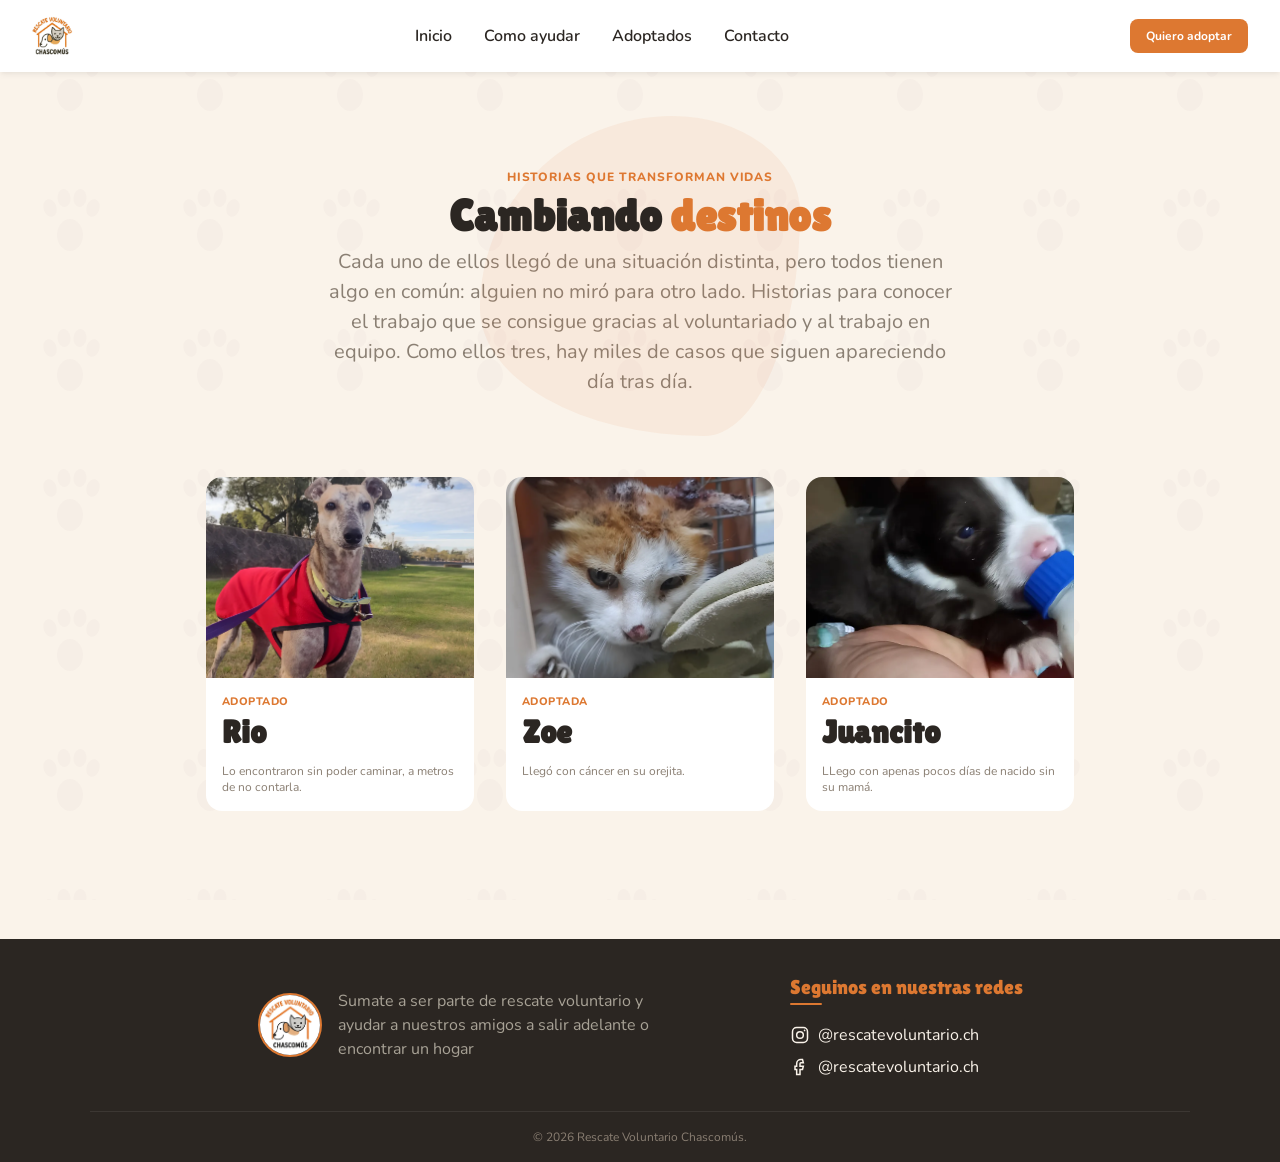
==== commit 4fc57eb6: "Update historias.html" ====
--- a/historias.html
+++ b/historias.html
@@ -38,9 +38,10 @@
 
         <section class="ayudar-intro ayudar-intro--compacta">
             <p class="ayudar-intro__eyebrow">Historias que transforman vidas</p>
-            <h1 class="ayudar-intro__titulo"><span class="resaltado">Adoptados</span></h1>
-            <p class="ayudar-intro__texto">Cada uno de ellos llegó de una situación distinta, pero todos tienen algo en
-                común: alguien no miró para otro lado. Historias para concoer el trabajo que se consigue gracias al voluntariado y al trabajo en equipo. Como ellos tres, hay miles casos que siguen apareciendo dia tras dia.  </p>
+            <h1 class="ayudar-intro__titulo">Cambiando<span class="resaltado"> destinos</span></h1>
+            <p class="ayudar-intro__texto">Cada uno de ellos llegó de una situación distinta, pero todos tienen algo en común: 
+                alguien no miró para otro lado. Historias para conocer el trabajo que se consigue gracias al voluntariado y al 
+                trabajo en equipo. Como ellos tres, hay miles de casos que siguen apareciendo día tras día.  </p>
         </section>
 
         <section class="historias__grid">
@@ -61,7 +62,7 @@
                 <div class="historia-tarjeta__cuerpo">
                     <p class="historia-tarjeta__etiqueta historia-tarjeta__etiqueta--adoptado">Adoptada</p>
                     <h2 class="historia-tarjeta__nombre">Zoe</h2>
-                    <p class="historia-tarjeta__teaser">Llegó con cáncer en su orejita. Hoy come y duerme nomás.</p>
+                    <p class="historia-tarjeta__teaser">Llegó con cáncer en su orejita.</p>
                 </div>
             </button>
 
@@ -71,7 +72,7 @@
                 <div class="historia-tarjeta__cuerpo">
                     <p class="historia-tarjeta__etiqueta historia-tarjeta__etiqueta--adoptado">Adoptado</p>
                     <h2 class="historia-tarjeta__nombre">Juancito</h2>
-                    <p class="historia-tarjeta__teaser">Se crió a mamadera. Hoy tiene una familia para siempre.</p>
+                    <p class="historia-tarjeta__teaser">LLego con apenas pocos días de nacido sin su mamá.</p>
                 </div>
             </button>
 
@@ -169,7 +170,7 @@
                 <div class="historia-modal__bloque">
                     <h3>Hoy</h3>
                     <p>Pasó casi un año en tránsito, por varias casas distintas, hasta que lo adoptó la última persona
-                        que lo tuvo — hoy vive con ella y su familia en Buenos Aires.</p>
+                        que lo tuvo — hoy vive con ella y su familia en Buenos Aires que le brindan seguridad y amor.</p>
                 </div>
             </div>
         </div>
@@ -204,14 +205,14 @@
 
                 <div class="historia-modal__bloque">
                     <h3>Cómo llegó</h3>
-                    <p>Zoe es una gatita que llegó con cáncer. Había que operarle la orejita, que estaba completamente
-                        podrida.</p>
+                    <p>Zoe es una gatita que llegó con cáncer. Había que operarle la orejita, que estaba completamente podrida. 
+                        A pesar del dolor y el miedo, nunca perdió las ganas de vivir.</p>
                 </div>
 
                 <div class="historia-modal__bloque">
                     <h3>Hoy</h3>
-                    <p>Está súper bien, con la medicación de por vida que necesita. La adoptó Cintia, una compañera de
-                        rescate. Come y duerme nomás 🧡</p>
+                    <p>Salió adelante y está súper bien, con la medicación de por vida que necesita. La adoptó Cintia,
+                        una compañera de rescate voluntario. ¡Come y duerme nomás! 🧡</p>
                 </div>
             </div>
         </div>
@@ -448,4 +449,4 @@
 
 </body>
 
-</html>+</html>
